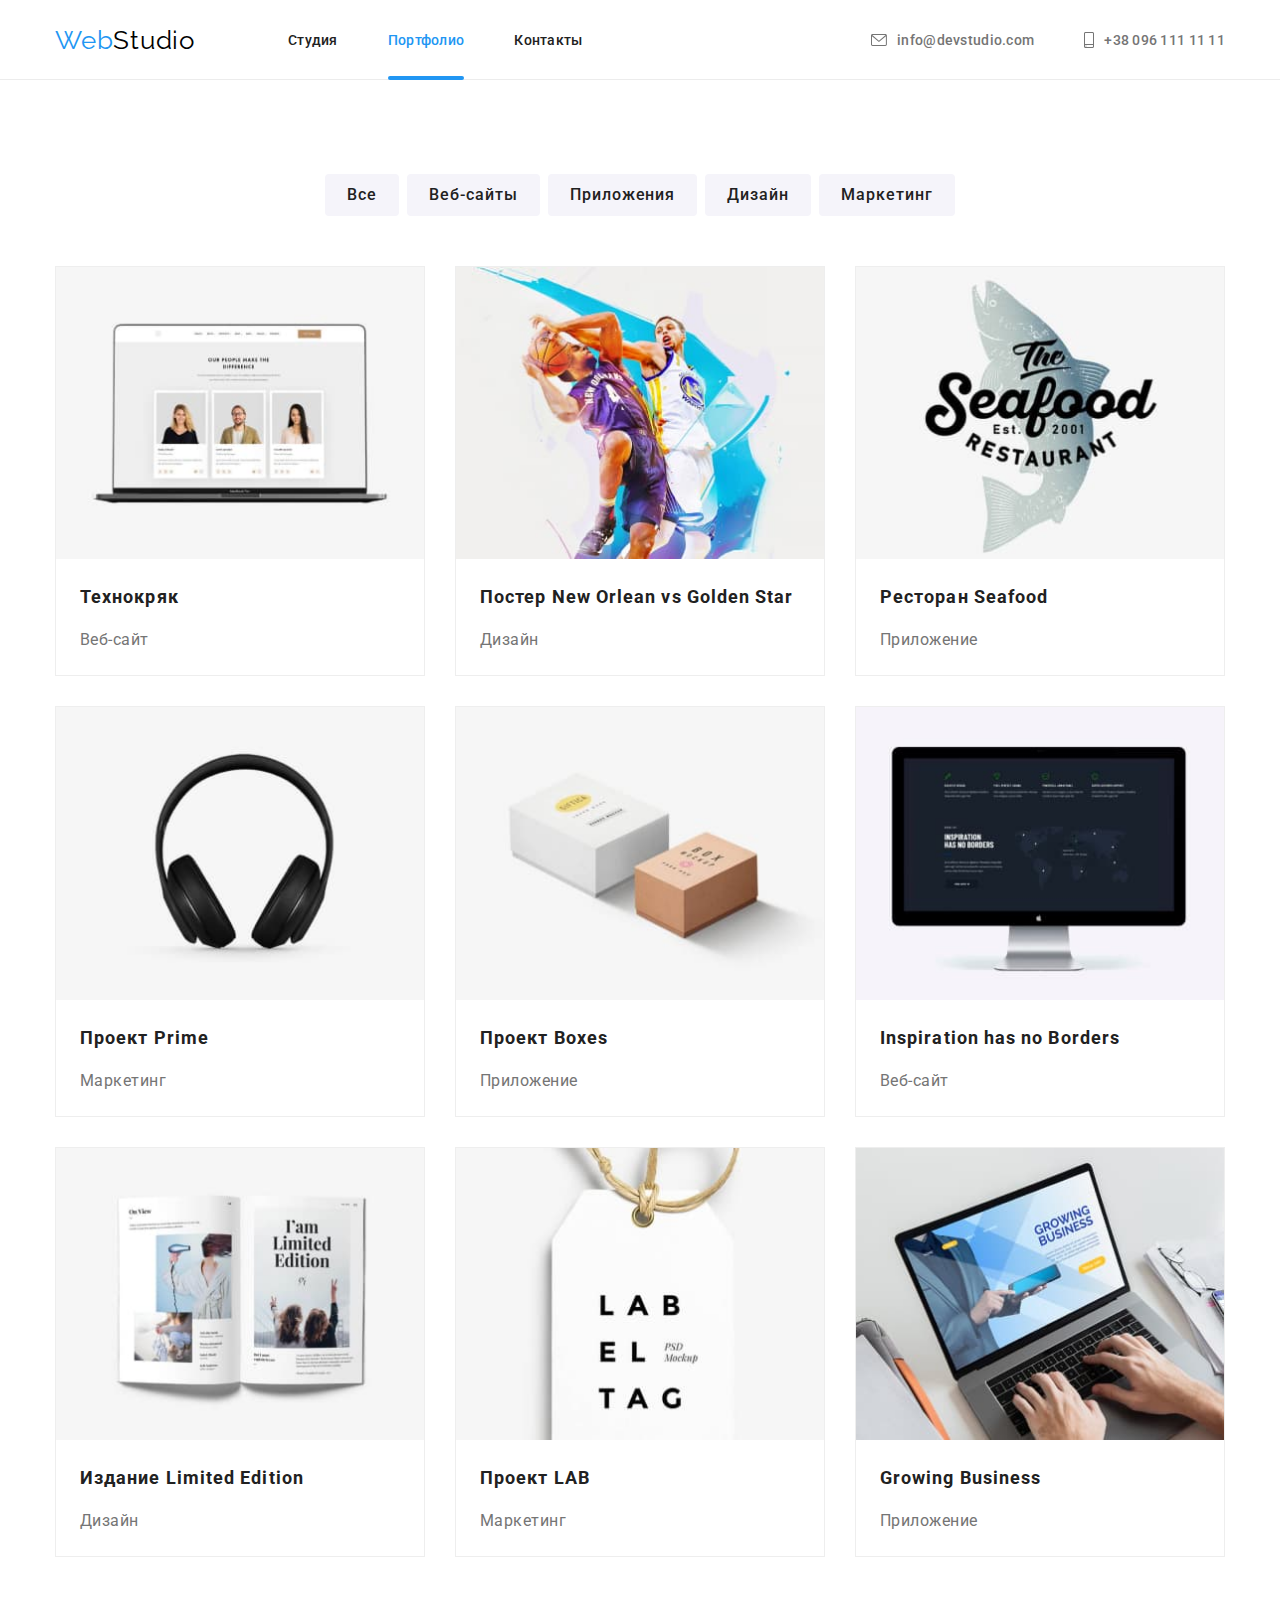
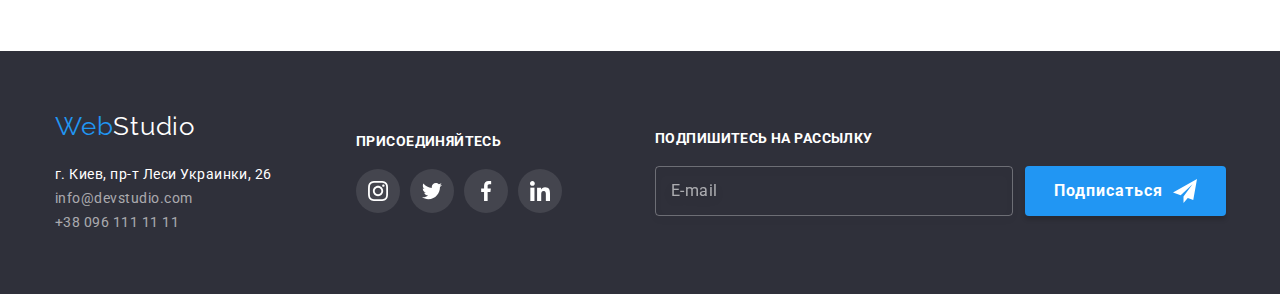
==== portfolio.html @ 3cefc1ae "hw-6" ====
<!DOCTYPE html>
<html lang="ru">
<head>
    <meta charset="UTF-8">
    <meta name="viewport" content="width=device-width, initial-scale=1.0">
    <title>Document</title>
    <link rel="preconnect" href="https://fonts.gstatic.com">
    <link href="https://fonts.googleapis.com/css2?family=Raleway:wght@700&family=Roboto:wght@400;500;700;900&display=swap" rel="stylesheet">
    <link rel="stylesheet" href="https://cdnjs.cloudflare.com/ajax/libs/modern-normalize/1.0.0/modern-normalize.css">
    <link rel="stylesheet" href="./css/styles.css">
</head>
<body>
    <!--Шапка сайта-->
    <header>
        <div class="container header">
            <nav class="main-nav">
                <a href="/" lang="en" class="logo"><span class="logo-start">Web</span>Studio</a>
                <ul class="site-nav list">
                    <li class="item"><a href="./index.html" class="link">Студия</a></li>
                    <li class="item"><a href="" class="link current">Портфолио</a></li>
                    <li class="item"><a href="" class="link">Контакты</a></li>
                </ul>
            </nav>
            <ul class="header-contacts list">
                <li class="item">
                    <a href="mailto:info@devstudio.com" lang="en" class="link">
                    <svg class="icon-mail">
                        <use href="./images/sprite-links.svg#mail"></use>
                    </svg>
                    info@devstudio.com
                    </a>
                </li>
                <li class="item">
                    <a href="tel:+380961111111" class="link">
                        <svg class="icon-tel">
                            <use href="./images/sprite-links.svg#phone"></use>
                        </svg>
                        +38 096 111 11 11
                    </a>
                </li>
            </ul>
        </div>
    </header>

    <main>
        <section class="section">
            <div class="container filters">
            <h1 class="portfolio-title visually-hidden">Портфолио</h1>
            <!--Список кнопок-->
                <h2 class="filters-title visually-hidden">Фильтры</h2>
                <ul class="filters list">
                    <li class="item"><button type="button" class="button secondary-btn">Все</button></li>
                    <li class="item"><button type="button" class="button secondary-btn">Веб-сайты</button></li>
                    <li class="item"><button type="button" class="button secondary-btn">Приложения</button></li>
                    <li class="item"><button type="button" class="button secondary-btn">Дизайн</button></li>
                    <li class="item"><button type="button" class="button secondary-btn">Маркетинг</button></li>
                </ul>
            </div>

            <!--Список проектов-->
            <div class="container projects">
                <h2 class="projects-title visually-hidden">Проекты</h2>
                <ul class="projects list">
                    <li class="item">
                        <a href="" class="card-link">
                            <div class="card-thumb">
                                <img src="./images/project-1.jpg" alt="" class="link">
                                <div class="card-overlay">
                                    <p class="text">Технокряк это современная площадка распространения коронавируса. Компании используют эту платформу для цифрового шпионажа и атак на защищённые сервера конкурентов.</p>
                                </div>
                            </div>
                            <div class="content">
                                <h3 class="title">Технокряк</h3>
                                <p class="type">Веб-сайт</p>
                            </div>
                        </a>
                    </li>
                    <li class="item">
                        <a href="" class="card-link">
                            <div class="card-thumb">
                                <img src="./images/project-2.jpg" alt="" class="link">
                                <div class="card-overlay">
                                    <p class="text">Технокряк это современная площадка распространения коронавируса. Компании используют эту платформу
                                        для цифрового шпионажа и атак на защищённые сервера конкурентов.</p>
                                </div>
                            </div>
                            <div class="content">
                                <h3 class="title">Постер New Orlean vs Golden Star</h3>
                                <p class="type">Дизайн</p> 
                            </div>
                        </a>
                    </li>
                    <li class="item">
                        <a href="" class="card-link">
                            <div class="card-thumb">
                                <img src="./images/project-3.jpg" alt="" class="link">
                                <div class="card-overlay">
                                    <p class="text">Технокряк это современная площадка распространения коронавируса. Компании используют эту
                                        платформу
                                        для цифрового шпионажа и атак на защищённые сервера конкурентов.</p>
                                </div>
                            </div>
                            <div class="content">
                                <h3 class="title">Ресторан Seafood</h3>
                                <p class="type">Приложение</p>
                            </div>
                        </a>
                    </li>
                    <li class="item">
                        <a href="" class="card-link">
                            <div class="card-thumb">
                                <img src="./images/project-4.jpg" alt="" class="link">
                                <div class="card-overlay">
                                    <p class="text">Технокряк это современная площадка распространения коронавируса. Компании используют эту
                                        платформу
                                        для цифрового шпионажа и атак на защищённые сервера конкурентов.</p>
                                </div>
                            </div>
                            <div class="content">
                                <h3 class="title">Проект Prime</h3>
                                <p class="type">Маркетинг</p>
                            </div>
                        </a>
                    </li>
                    <li class="item">
                        <a href="" class="card-link">
                            <div class="card-thumb">
                                <img src="./images/project-5.jpg" alt="" class="link">
                                <div class="card-overlay">
                                    <p class="text">Технокряк это современная площадка распространения коронавируса. Компании используют эту
                                        платформу
                                        для цифрового шпионажа и атак на защищённые сервера конкурентов.</p>
                                </div>
                            </div>
                            <div class="content">
                                <h3 class="title">Проект Boxes</h3>
                                <p class="type">Приложение</p>
                            </div>
                        </a>
                    </li>
                    <li class="item">
                        <a href="" class="card-link">
                            <div class="card-thumb">
                                <img src="./images/project-6.jpg" alt="" class="link">
                                <div class="card-overlay">
                                    <p class="text">Технокряк это современная площадка распространения коронавируса. Компании используют эту
                                        платформу
                                        для цифрового шпионажа и атак на защищённые сервера конкурентов.</p>
                                </div>
                            </div>
                            <div class="content">
                                <h3 class="title">Inspiration has no Borders</h3>
                                <p class="type">Веб-сайт</p>
                            </div>
                        </a>
                    </li>
                    <li class="item">
                        <a href="" class="card-link">
                            <div class="card-thumb">
                                <img src="./images/project-7.jpg" alt="" class="link">
                                <div class="card-overlay">
                                    <p class="text">Технокряк это современная площадка распространения коронавируса. Компании используют эту
                                        платформу
                                        для цифрового шпионажа и атак на защищённые сервера конкурентов.</p>
                                </div>
                            </div>
                            <div class="content">
                                <h3 class="title">Издание Limited Edition</h3>
                                <p class="type">Дизайн</p>
                            </div>
                        </a>
                    </li>
                    <li class="item">
                        <a href="" class="card-link">
                            <div class="card-thumb">
                                <img src="./images/project-8.jpg" alt="" class="link">
                                <div class="card-overlay">
                                    <p class="text">Технокряк это современная площадка распространения коронавируса. Компании используют эту
                                        платформу
                                        для цифрового шпионажа и атак на защищённые сервера конкурентов.</p>
                                </div>
                            </div>
                            <div class="content">
                                <h3 class="title">Проект LAB</h3>
                                <p class="type">Маркетинг</p>
                            </div>
                        </a>
                    </li>
                    <li class="item">
                        <a href="" class="card-link">
                            <div class="card-thumb">
                                <img src="./images/project-9.jpg" alt="" class="link">
                                <div class="card-overlay">
                                    <p class="text">Технокряк это современная площадка распространения коронавируса. Компании используют эту
                                        платформу
                                        для цифрового шпионажа и атак на защищённые сервера конкурентов.</p>
                                </div>
                            </div>
                            <div class="content">
                                <h3 class="title">Growing Business</h3>
                                <p class="type">Приложение</p>
                            </div>
                        </a>
                    </li>
                </ul>
            </div>
        </section>
    </main>

    <!--Футер-->
    <footer class="footer">
        <div class="footer-info container">
            <div class="contacts">
                <a href="/" lang="en" class="logo"><span class="logo-start">Web</span><span class="logo-end">Studio</span></a>
                <address class="footer-contacts">
                    г. Киев, пр-т Леси Украинки, 26
                    <a href="mailto:info@devstudio.com" lang="en" class="link">info@devstudio.com</a> <br>
                    <a href="tel:+380961111111" class="link">+38 096 111 11 11</a>
                </address>
            </div>
        <!-- Social links -->
            <div class="footer-links">
                <h2 class="visually-hidden">Social links</h2>
                <h3 class="title">Присоединяйтесь</h3>
                <ul class="list links-list">
                    <li class="footer-item">
                        <a href="" class="link">
                            <svg class="icon-instagram">
                                <use href="./images/sprite-links.svg#instagram"></use>
                            </svg>
                        </a>
                    </li>
                    <li class="footer-item">
                        <a href="" class="link">
                            <svg class="icon-twitter">
                                <use href="./images/sprite-links.svg#twitter"></use>
                            </svg>
                        </a>
                    </li>
                    <li class="footer-item">
                        <a href="" class="link">
                            <svg class="icon-facebook">
                                <use href="./images/sprite-links.svg#facebook"></use>
                            </svg>
                        </a>
                    </li>
                    <li class="footer-item">
                        <a href="" class="link">
                            <svg class="icon-linkedin">
                                <use href="./images/sprite-links.svg#linkedin"></use>
                            </svg>
                        </a>
                    </li>
                </ul>
            </div>

            <!-- Подписка -->
            <div class="subscript">
                <h3 class="title">Подпишитесь на рассылку</h3>
                <div class="subscript-input">
                    <div class="subscript-field">
                        <input type="email" name="subscript-email" placeholder="E-mail" />
                    </div>
                    <button type="submit" class="button primary-btn subscript-btn">
                    Подписаться
                        <svg class="icon-send" width="24" height="24">
                            <use href="./images/sprite-btn-icons.svg#icon-send"></use>
                        </svg>
                    </button>
                </div>
            </div>
        </div>
    </footer>
</body>
</html>
---- css/styles.css ----
:root {
  --primary-text-color: #757575;
  --title-text-color: #212121;
  --primary-bg-color: #e5e5e5;
  --secondary-bg-color: #f5f4fa;
  --secondary-text-color: #fff;
  --footer-bg-color: #2f303a;
  --primary-btn-color: #212121;
  --secondary-btn-color: #2196f3;
  --border-color: #eee;
  --icon-primary-color: #afb1b8;
}

body {
  font-family: Roboto, sans-serif;
  letter-spacing: 0.03em;
  color: var(--primary-text-color);
  background-color: var(--secondary-text-color);
}

header {
  height: 80px;
  font-weight: 500;
  font-size: 14px;
  line-height: 16px;
  letter-spacing: 0.02em;
  background-color: var(--secondary-text-color);
  border-bottom: 1px solid #ececec;
}

footer {
  background-color: var(--footer-bg-color);
}

a {
  text-decoration: none;
}

h1,
h2,
h3,
p {
  margin-top: 0;
  margin-bottom: 0;
}

h3.title {
  margin-bottom: 10px;
}

img {
  display: block;
}

/* unordered list */
.list {
  padding: 0;
  margin: 0;
  list-style: none;
}

/* Спрятанные заголовки */
.visually-hidden {
  position: absolute;
  clip: rect(0 0 0 0);
  width: 1px;
  height: 1px;
  margin: -1px;
}

/* Контейнер */
.container {
  width: 1200px;
  margin-left: auto;
  margin-right: auto;
  padding-left: 15px;
  padding-right: 15px;
}

.main-nav {
  display: flex;
  align-items: center;
}

.container.header {
  display: flex;
  align-items: center;
}

/* Logo */
.logo {
  font-family: Raleway, sans-serif;
  font-weight: 400;
  font-size: 26px;
  line-height: 31px;
  letter-spacing: 0.03em;
  color: #000;
}

.logo-start {
  color: var(--secondary-btn-color);
}

.logo-end {
  color: var(--secondary-text-color);
}

/* Nav menu */
.site-nav {
  display: flex;
  margin-left: 93px;
}

.site-nav .item + .item {
  margin-left: 50px;
}

.site-nav .link {
  display: block;
  padding-top: 32px;
  padding-bottom: 32px;
  color: var(--primary-btn-color);

  transition: color 250ms cubic-bezier(0.4, 0, 0.2, 1);
}

.site-nav .link:hover,
.site-nav .link:focus {
  color: var(--secondary-btn-color);
}

.site-nav .item {
  position: relative;
  color: var(--secondary-btn-color);
}

.site-nav .link.current {
  color: var(--secondary-btn-color);
}

.site-nav .link.current::after {
  display: inline-block;
  position: absolute;
  bottom: 0;
  left: 0;
  content: '';
  width: 100%;
  height: 4px;
  border-radius: 2px;
  background-color: var(--secondary-btn-color);
}

/* Header contacts */
.header-contacts {
  display: flex;
  margin-left: auto;
}

.header-contacts .item + .item {
  margin-left: 50px;
}

.header-contacts .link {
  display: flex;
  align-items: center;
  padding-top: 32px;
  padding-bottom: 32px;
  color: var(--primary-text-color);

  transition: color 250ms cubic-bezier(0.4, 0, 0.2, 1);
}

.header-contacts .icon-mail,
.header-contacts .icon-tel {
  display: flex;
  align-items: center;
  margin-right: 10px;
  fill: currentColor;
}

.icon-mail {
  width: 16px;
  height: 12px;
}

.icon-tel {
  width: 10px;
  height: 16px;
}

.header-contacts .link:hover,
.header-contacts .link:focus {
  color: var(--secondary-btn-color);
}

/* Footer */
.footer {
  padding-top: 60px;
  padding-bottom: 60px;
}

.footer-info {
  display: flex;
  align-items: center;
}

.footer-info .contacts {
  margin-right: 70px;
}

.footer-contacts {
  width: 231px;
  margin-top: 20px;
  font-weight: 400;
  font-style: normal;
  font-size: 14px;
  line-height: 24px;
  color: var(--secondary-text-color);
}

.footer-contacts .link {
  color: rgba(255, 255, 255, 0.6);
}

/* Home page */
/* Hero Slider */
.hero {
  background-color: var(--footer-bg-color);
}

.hero.overlay {
  max-width: 1600px;
  height: 600px;
  margin-left: auto;
  margin-right: auto;
  background-image: linear-gradient(
      to right,
      rgba(47, 48, 58, 0.4),
      rgba(47, 48, 58, 0.4)
    ),
    url('../images/hero.jpg');
  background-repeat: no-repeat;
  background-position: center;
  background-size: cover;
  text-align: center;
}

.hero-content {
  padding-top: 200px;
  padding-bottom: 200px;
}

.hero .title {
  display: block;
  width: 696px;
  height: 120px;
  margin-left: auto;
  margin-right: auto;
  margin-bottom: 30px;
  font-weight: 900;
  font-size: 44px;
  line-height: 60px;
  letter-spacing: 0.06em;
  text-transform: uppercase;
  color: var(--secondary-text-color);
}

/* Main content */
.section {
  padding-top: 94px;
  padding-bottom: 94px;
}

.section-title {
  margin-top: 0;
  margin-bottom: 50px;
  font-weight: 700;
  font-size: 36px;
  line-height: 42px;
  text-align: center;
  color: var(--title-text-color);
}

/* Особенности */
.feature-list {
  display: flex;
}

.feature-list .item {
  width: calc((100% - 90px) / 4);
  margin-right: 30px;
}

.feature-list .title {
  font-weight: 700;
  font-size: 14px;
  line-height: 16px;
  text-transform: uppercase;
  color: var(--title-text-color);
}

.feature-list .desc {
  font-weight: 400;
  font-size: 14px;
  line-height: 24px;
}

.icon-block {
  display: flex;
  align-items: center;
  justify-content: center;
  margin-bottom: 30px;
  content: '';
  height: 120px;
  background-position: center;
  background-repeat: no-repeat;
  background-color: var(--secondary-bg-color);
}

.icon-antenna,
.icon-clock,
.icon-diagram,
.icon-astronaut {
  width: 70px;
  height: 70px;
}

/* Чем мы занимаемся */
.section.services {
  padding-top: 0;
}

.services-list {
  display: flex;
}

.services-list .item + .item {
  margin-left: 30px;
}

.services-list .item {
  position: relative;
}

.service-title {
  position: absolute;
  bottom: 0;
  width: 100%;
  padding-top: 27px;
  padding-bottom: 27px;
  text-align: center;
  text-transform: uppercase;
  font-weight: 700;
  font-size: 14px;
  line-height: 16px;
  letter-spacing: 0.03em;
  text-transform: uppercase;
  color: var(--secondary-text-color);
  background-color: rgba(47, 48, 58, 0.8);
}

/* Команда */
.section.team {
  background-color: var(--secondary-bg-color);
}

.team-list {
  display: flex;
}

.team-list .title,
.team-list .position {
  font-size: 16px;
  line-height: 19px;
}

.team-list .title {
  font-weight: 500;
  color: var(--title-text-color);
}

.team-list .item {
  background-color: var(--secondary-text-color);
  border-radius: 0px 0px 4px 4px;
  box-shadow: 0px 1px 3px rgba(0, 0, 0, 0.12), 0px 1px 1px rgba(0, 0, 0, 0.14),
    0px 2px 1px rgba(0, 0, 0, 0.2);
}

.team-list .item + .item {
  margin-left: 30px;
}

.team-list .position {
  margin-bottom: 16px;
  font-weight: 400;
}

.team-list .content {
  padding-top: 30px;
  padding-bottom: 30px;
  text-align: center;
}

/* Main - Social links */
.social-links {
  margin-left: 32px;
  margin-right: 32px;
}

.social-links .links-list {
  display: flex;
  justify-content: center;
}

.list-item .link {
  display: inline-flex;
  align-items: center;
  justify-content: center;
  width: 44px;
  height: 44px;
  border-radius: 50%;
  color: var(--icon-primary-color);

  transition: color 250ms cubic-bezier(0.4, 0, 0.2, 1),
    background-color 250ms cubic-bezier(0.4, 0, 0.2, 1);
}

.links-list .list-item + .list-item {
  margin-left: 10px;
}

.list-item .link:hover,
.list-item .link:focus {
  background-color: var(--secondary-btn-color);
  color: var(--secondary-text-color);
}

.icon-instagram,
.icon-twitter,
.icon-facebook,
.icon-linkedin {
  width: 20px;
  height: 20px;
  fill: currentColor;
}

/* Footer - Social links */
.footer-links .title,
.subscript .title {
  margin-bottom: 20px;
  font-weight: 700;
  font-size: 14px;
  line-height: 16px;
  letter-spacing: 0.03em;
  text-transform: uppercase;
  color: var(--secondary-text-color);
}

.footer-links {
  margin-left: 0;
  margin-right: 93px;
}

.footer-links .links-list {
  display: flex;
  align-items: center;
  padding: 0;
}

.links-list .footer-item {
  display: flex;
  justify-content: center;
}

.footer-item .link {
  display: inline-flex;
  align-items: center;
  justify-content: center;
  width: 44px;
  height: 44px;
  border-radius: 50%;
  color: var(--secondary-text-color);
  background-color: rgba(255, 255, 255, 0.1);

  transition: background-color 250ms cubic-bezier(0.4, 0, 0.2, 1);
}

.links-list .footer-item:not(:last-child) {
  margin-right: 10px;
}

.footer-item .link:hover,
.footer-item .link:focus {
  color: var(--secondary-text-color);
  background-color: var(--secondary-btn-color);
}

.footer-links .icon-instagram,
.footer-links .icon-twitter,
.footer-links .icon-facebook,
.footer-links .icon-linkedin {
  display: flex;
  width: 20px;
  height: 20px;
  fill: currentColor;
}

.subscript-input {
  display: inline-flex;
}

.subscript-field {
  margin-right: 12px;
}

.subscript-field input {
  width: 358px;
  height: 50px;
  padding: 14px 15px;
  border: 1px solid rgba(255, 255, 255, 0.3);
  filter: drop-shadow(0px 4px 4px rgba(0, 0, 0, 0.15));
  border-radius: 4px;
  background-color: transparent;
  font-weight: 400;
  font-size: 16px;
  line-height: 20px;
  letter-spacing: 0.03em;
  color: rgba(255, 255, 255, 0.6);
}

.subscript-field input::placeholder {
  font-weight: 400;
  font-size: 16px;
  line-height: 20px;
  letter-spacing: 0.03em;
  color: rgba(255, 255, 255, 0.6);
}

.subscript-input .subscript-btn {
  display: inline-flex;
  align-items: center;
  padding: 10px 29px;
}

.subscript-btn .icon-send {
  display: inline-block;
  margin-left: 10px;
  fill: currentColor;
}

/* Постоянные клиенты */
.clients-list {
  display: flex;
  align-items: center;
  justify-content: center;
}

.clients-list .item {
  width: calc((100% - 150px) / 6);
}

.clients-list .client {
  display: block;
  border: 1px solid var(--icon-primary-color);
  border-radius: 4px;
  color: var(--icon-primary-color);

  transition: border-color 250ms cubic-bezier(0.4, 0, 0.2, 1),
    color 250ms cubic-bezier(0.4, 0, 0.2, 1);
}

.clients-list .client:hover,
.clients-list .client:focus {
  border: 1px solid var(--secondary-btn-color);
  color: var(--secondary-btn-color);
}

.clients-list .item + .item {
  margin-left: 30px;
}

.icon-client {
  width: 170px;
  height: 90px;
  fill: currentColor;
}

/* Links, buttons */
.button {
  display: inline-block;
  padding: 10px 32px;
  min-width: 73px;
  font-family: Roboto, sans-serif;
  font-weight: 700;
  font-size: 16px;
  line-height: 30px;
  letter-spacing: 0.06em;
  text-align: center;
  border: none;
  border-radius: 4px;
}

.button.primary-btn {
  color: var(--secondary-text-color);
  box-shadow: 0px 4px 4px rgba(0, 0, 0, 0.15);
  background-color: var(--secondary-btn-color);

  transition: color 250ms cubic-bezier(0.4, 0, 0.2, 1),
    background-color 250ms cubic-bezier(0.4, 0, 0.2, 1);
}

.button.primary-btn:hover,
.button.primary-btn:focus {
  color: var(--primary-btn-color);
  cursor: pointer;
  background-color: var(--secondary-bg-color);
}

.button.secondary-btn {
  font-weight: 500;
  padding: 6px 22px;
  color: var(--primary-btn-color);
  background-color: var(--secondary-bg-color);

  transition: color 250ms cubic-bezier(0.4, 0, 0.2, 1),
    background-color 250ms cubic-bezier(0.4, 0, 0.2, 1),
    box-shadow 250ms cubic-bezier(0.4, 0, 0.2, 1);
}

.button.secondary-btn:hover,
.button.secondary-btn:focus {
  color: var(--secondary-text-color);
  cursor: pointer;
  box-shadow: 0px 3px 1px rgba(0, 0, 0, 0.1), 0px 1px 2px rgba(0, 0, 0, 0.08),
    0px 2px 2px rgba(0, 0, 0, 0.12);
  background-color: var(--secondary-btn-color);
}

/* Portfolio tab */
/* Фильтры */
.container.filters {
  margin-bottom: 16px;
}

.filters {
  display: flex;
  justify-content: center;
}

.filters .item + .item {
  margin-left: 8px;
}

.container.projects {
  padding-top: 34px;
}

/* Проекты */
.projects {
  display: flex;
  flex-wrap: wrap;
}

.projects .title {
  font-weight: 700;
  font-size: 18px;
  line-height: 36px;
  letter-spacing: 0.06em;
  color: var(--title-text-color);
}

.projects .type {
  font-weight: 400;
  font-size: 16px;
  line-height: 30px;
  color: var(--primary-text-color);
}

.projects .item {
  width: calc((100% - 60px) / 3);
  margin-right: 30px;
  margin-bottom: 30px;
  border: 1px solid var(--border-color);
}

.projects img {
  width: 100%;
}

.projects .item:nth-child(3n) {
  margin-right: 0px;
}

.projects .item:nth-last-child(-n + 3) {
  margin-bottom: 0px;
}

.projects .content {
  padding: 20px 24px;
}

.projects .item a {
  display: block;

  transition: box-shadow 250ms cubic-bezier(0.4, 0, 0.2, 1);
}

.projects .item a:hover,
.projects .item a:focus {
  box-shadow: 0px 1px 1px rgba(0, 0, 0, 0.12), 0px 4px 4px rgba(0, 0, 0, 0.06),
    1px 4px 6px rgba(0, 0, 0, 0.16);
}

.card-thumb {
  position: relative;
  width: 100%;
  height: 100%;
  transition: opacity 250ms cubic-bezier(0.4, 0, 0.2, 1);
  overflow: hidden;
}

.card-thumb::after {
  display: inline-block;
  content: '';
  position: absolute;
  width: 100%;
  height: 100%;
  background-color: rgba(33, 150, 243, 0.9);
  opacity: 0;
  transition: transform 250ms cubic-bezier(0.4, 0, 0.2, 1);
}

.card-link:hover .card-thumb::after,
.card-link:focus .card-thumb::after {
  opacity: 1;
  transform: translateY(-100%);
}

.card-overlay {
  position: absolute;
  top: 100%;
  left: 0;
  width: 100%;
  height: 100%;
  opacity: 0;

  transition: transform 250ms cubic-bezier(0.4, 0, 0.2, 1);
}

.card-link:hover .card-overlay,
.card-link:focus .card-overlay {
  opacity: 1;
  transform: translateY(-100%);
  z-index: 2;
}

.card-overlay .text {
  display: inline-block;
  padding: 63px 24px;
  font-weight: 400;
  font-size: 18px;
  line-height: 28px;
  letter-spacing: 0.03em;
  color: var(--secondary-text-color);
}

/* Модальное окно */
.backdrop {
  position: fixed;
  top: 0;
  left: 0;
  width: 100%;
  height: 100%;
  background-color: rgba(0, 0, 0, 0.2);

  transition: 500ms all ease;
}

.backdrop.is-hidden {
  opacity: 0;
  pointer-events: none;
}

.modal {
  position: absolute;
  top: 50%;
  left: 50%;
  transform: translate(-50%, -50%);
  width: 528px;
  height: 581px;
  background-color: var(--secondary-text-color);
  box-shadow: 0px 1px 3px rgba(0, 0, 0, 0.12), 0px 1px 1px rgba(0, 0, 0, 0.14),
    0px 2px 1px rgba(0, 0, 0, 0.2);
  border-radius: 4px;
}

.close-btn {
  position: absolute;
  top: 8px;
  right: 8px;
  display: flex;
  align-items: center;
  width: 30px;
  height: 30px;
  border-radius: 50%;
  background: var(--secondary-text-color);
  border: 1px solid rgba(0, 0, 0, 0.1);
}

.close-btn:hover,
.close-btn:focus {
  cursor: pointer;
}

.icon-cross {
  width: 18px;
  height: 18px;
  transition: fill 250ms cubic-bezier(0.4, 0, 0.2, 1);
}

.close-btn:hover .icon-cross,
.close-btn:focus .icon-cross {
  fill: var(--secondary-btn-color);
}

/* Форма */
.form {
  padding: 40px;
}

.form-title {
  display: inline-block;
  width: 448px;
  height: 23px;
  margin-bottom: 12px;
  font-weight: 700;
  font-size: 20px;
  line-height: 23px;
  text-align: center;
  letter-spacing: 0.03em;
  color: var(--title-text-color);
}

.form-field > .form-label {
  display: inline-block;
  height: 14px;
  margin-bottom: 4px;
  font-weight: 400;
  font-size: 12px;
  line-height: 14px;
  letter-spacing: 0.01em;
  color: var(--primary-text-color);
}

.form-field {
  position: relative;
  display: flex;
  flex-direction: column;
  margin-bottom: 10px;
}

.form-field input,
.form-field textarea {
  padding: 11px 15px;
  border: 1px solid rgba(33, 33, 33, 0.2);
  border-radius: 4px;
  font-size: 12px;
  transition: border-color 250ms cubic-bezier(0.4, 0, 0.2, 1);
}

.form-field input {
  padding-left: 40px;
  height: 40px;
}

.form-field.comments {
  margin-bottom: 20px;
}

.form-field textarea {
  height: 120px;
  resize: none;
}

.form-field textarea::placeholder {
  font-weight: 400;
  font-size: 12px;
  line-height: 14px;
  letter-spacing: 0.01em;
  color: rgba(117, 117, 117, 0.5);
}

.form-btn {
  text-align: center;
}

.submit-btn {
  width: 200px;
  height: 50px;
  padding: 10px 55px;
}

.form-field .icon {
  position: absolute;
  top: 50%;
  left: 12px;
  fill: var(--primary-btn-color);
  transition: fill 250ms cubic-bezier(0.4, 0, 0.2, 1);
}

.form-field:focus-within > .icon {
  fill: var(--secondary-btn-color);
}

.form-field:focus-within > input,
.form-field:focus-within > textarea {
  outline: none;
  border: 1px solid var(--secondary-btn-color);
}

.checkbox-field {
  margin-bottom: 30px;
}

.checkbox-field > .checkbox-label {
  display: inline-flex;
  align-items: center;
  font-weight: 400;
  font-size: 14px;
  line-height: 24px;
  letter-spacing: 0.03em;
  color: var(--primary-text-color);
}

.checkbox + .checkbox-icon {
  display: inline-block;
  width: 16px;
  height: 15px;
  margin-right: 7px;
  border: 2px solid var(--title-text-color);
  border-radius: 4px;
  transition: border-color 250ms cubic-bezier(0.4, 0, 0.2, 1),
    background-color 250ms cubic-bezier(0.4, 0, 0.2, 1);
}

.checkbox:checked + .checkbox-icon {
  border-color: var(--secondary-btn-color);
  background-color: var(--secondary-btn-color);
  background-image: url(../images/icon-check.svg);
  background-size: contain;
  background-origin: border-box;
}

.checkbox-link {
  text-decoration: none;
  border-bottom: 1px solid var(--secondary-btn-color);
  font-weight: 400;
  font-size: 14px;
  line-height: 24px;
  letter-spacing: 0.03em;
  color: var(--secondary-btn-color);
}
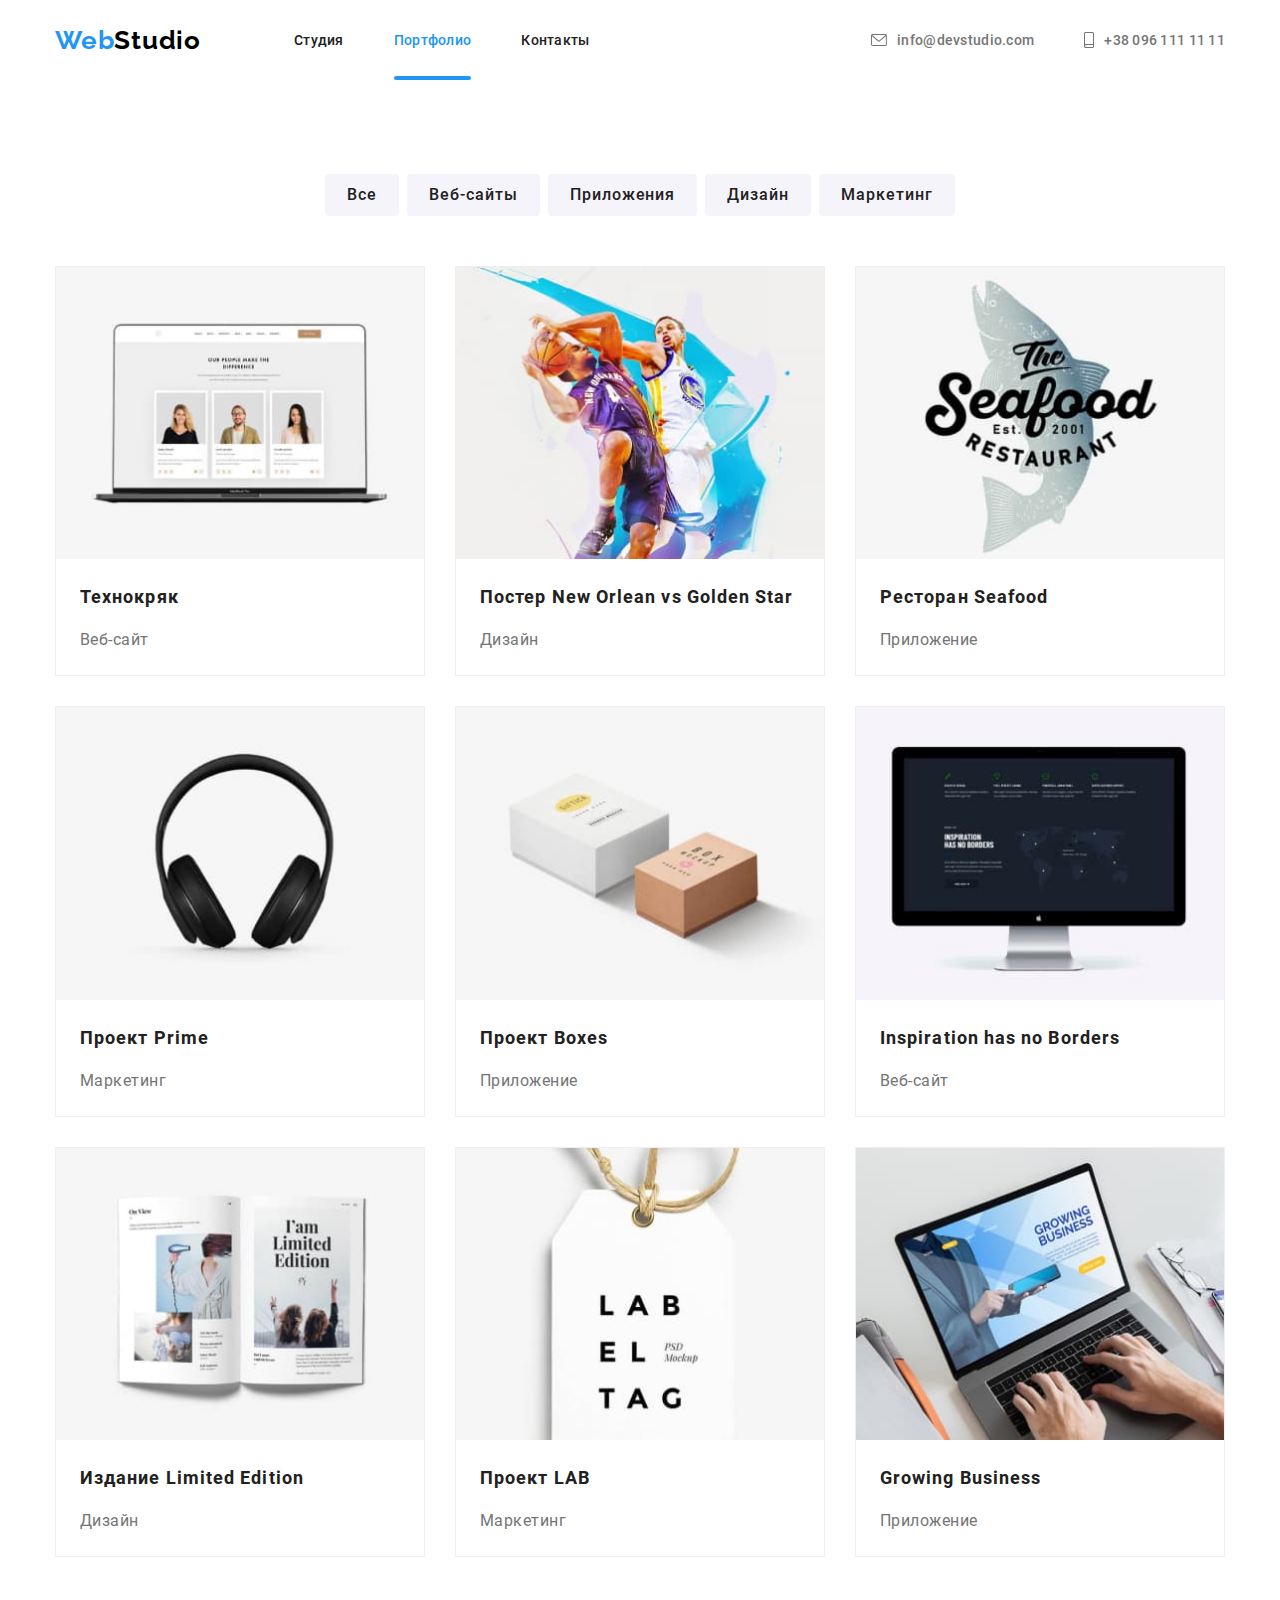
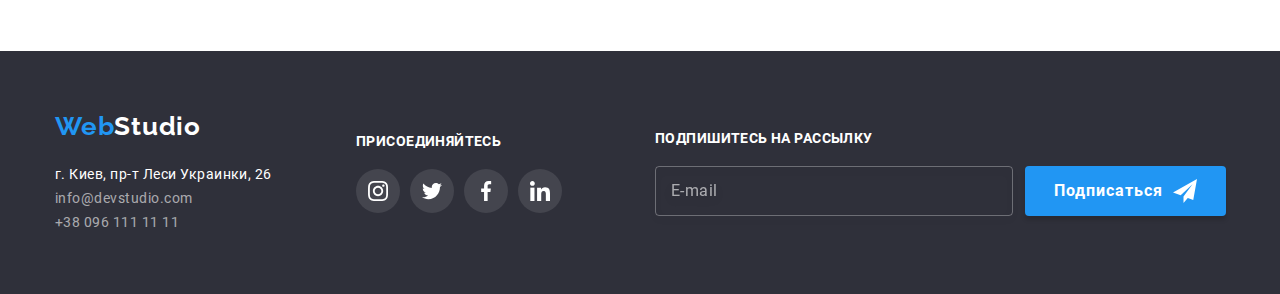
==== commit 2fc49477: "hw-07" ====
--- a/portfolio.html
+++ b/portfolio.html
@@ -4,35 +4,33 @@
     <meta charset="UTF-8">
     <meta name="viewport" content="width=device-width, initial-scale=1.0">
     <title>Document</title>
-    <link rel="preconnect" href="https://fonts.gstatic.com">
-    <link href="https://fonts.googleapis.com/css2?family=Raleway:wght@700&family=Roboto:wght@400;500;700;900&display=swap" rel="stylesheet">
     <link rel="stylesheet" href="https://cdnjs.cloudflare.com/ajax/libs/modern-normalize/1.0.0/modern-normalize.css">
-    <link rel="stylesheet" href="./css/styles.css">
+    <link rel="stylesheet" href="./css/main.min.css">
 </head>
 <body>
     <!--Шапка сайта-->
-    <header>
-        <div class="container header">
-            <nav class="main-nav">
-                <a href="/" lang="en" class="logo"><span class="logo-start">Web</span>Studio</a>
-                <ul class="site-nav list">
-                    <li class="item"><a href="./index.html" class="link">Студия</a></li>
-                    <li class="item"><a href="" class="link current">Портфолио</a></li>
-                    <li class="item"><a href="" class="link">Контакты</a></li>
+    <header class="page-header">
+        <div class="page-header__container container">
+            <nav class="nav-menu">
+                <a href="/" lang="en" class="logo-header">Web<span class="logo-header logo-header--black">Studio</span></a>
+                <ul class="nav-menu__items">
+                    <li class="nav-menu__item"><a href="./index.html" class="nav-menu__link">Студия</a></li>
+                    <li class="nav-menu__item"><a href="" class="nav-menu__link nav-menu__link--current">Портфолио</a></li>
+                    <li class="nav-menu__item"><a href="" class="nav-menu__link">Контакты</a></li>
                 </ul>
             </nav>
-            <ul class="header-contacts list">
-                <li class="item">
-                    <a href="mailto:info@devstudio.com" lang="en" class="link">
-                    <svg class="icon-mail">
-                        <use href="./images/sprite-links.svg#mail"></use>
-                    </svg>
-                    info@devstudio.com
+            <ul class="page-header__contacts">
+                <li class="page-header__contacts-item">
+                    <a href="mailto:info@devstudio.com" lang="en" class="page-header__contacts-link">
+                        <svg class="page-header__contacts-icon" width="16" height="12">
+                            <use href="./images/sprite-links.svg#mail"></use>
+                        </svg>
+                        info@devstudio.com
                     </a>
                 </li>
-                <li class="item">
-                    <a href="tel:+380961111111" class="link">
-                        <svg class="icon-tel">
+                <li class="page-header__contacts-item">
+                    <a href="tel:+380961111111" class="page-header__contacts-link">
+                        <svg class="page-header__contacts-icon" width="10" height="16">
                             <use href="./images/sprite-links.svg#phone"></use>
                         </svg>
                         +38 096 111 11 11
@@ -45,160 +43,145 @@
     <main>
         <section class="section">
             <div class="container filters">
-            <h1 class="portfolio-title visually-hidden">Портфолио</h1>
+            <h1 class="section__header visually-hidden">Портфолио</h1>
             <!--Список кнопок-->
-                <h2 class="filters-title visually-hidden">Фильтры</h2>
-                <ul class="filters list">
-                    <li class="item"><button type="button" class="button secondary-btn">Все</button></li>
-                    <li class="item"><button type="button" class="button secondary-btn">Веб-сайты</button></li>
-                    <li class="item"><button type="button" class="button secondary-btn">Приложения</button></li>
-                    <li class="item"><button type="button" class="button secondary-btn">Дизайн</button></li>
-                    <li class="item"><button type="button" class="button secondary-btn">Маркетинг</button></li>
+                <h2 class="filters__header visually-hidden">Фильтры</h2>
+                <ul class="filters__items">
+                    <li class="filters__item"><button type="button" class="button--secondary">Все</button></li>
+                    <li class="filters__item"><button type="button" class="button--secondary">Веб-сайты</button></li>
+                    <li class="filters__item"><button type="button" class="button--secondary">Приложения</button></li>
+                    <li class="filters__item"><button type="button" class="button--secondary">Дизайн</button></li>
+                    <li class="filters__item"><button type="button" class="button--secondary">Маркетинг</button></li>
                 </ul>
             </div>
 
             <!--Список проектов-->
             <div class="container projects">
-                <h2 class="projects-title visually-hidden">Проекты</h2>
-                <ul class="projects list">
-                    <li class="item">
-                        <a href="" class="card-link">
-                            <div class="card-thumb">
-                                <img src="./images/project-1.jpg" alt="" class="link">
-                                <div class="card-overlay">
-                                    <p class="text">Технокряк это современная площадка распространения коронавируса. Компании используют эту платформу для цифрового шпионажа и атак на защищённые сервера конкурентов.</p>
-                                </div>
-                            </div>
-                            <div class="content">
-                                <h3 class="title">Технокряк</h3>
-                                <p class="type">Веб-сайт</p>
-                            </div>
-                        </a>
-                    </li>
-                    <li class="item">
-                        <a href="" class="card-link">
-                            <div class="card-thumb">
-                                <img src="./images/project-2.jpg" alt="" class="link">
-                                <div class="card-overlay">
-                                    <p class="text">Технокряк это современная площадка распространения коронавируса. Компании используют эту платформу
-                                        для цифрового шпионажа и атак на защищённые сервера конкурентов.</p>
-                                </div>
-                            </div>
-                            <div class="content">
-                                <h3 class="title">Постер New Orlean vs Golden Star</h3>
-                                <p class="type">Дизайн</p> 
-                            </div>
-                        </a>
-                    </li>
-                    <li class="item">
-                        <a href="" class="card-link">
-                            <div class="card-thumb">
-                                <img src="./images/project-3.jpg" alt="" class="link">
-                                <div class="card-overlay">
-                                    <p class="text">Технокряк это современная площадка распространения коронавируса. Компании используют эту
-                                        платформу
-                                        для цифрового шпионажа и атак на защищённые сервера конкурентов.</p>
-                                </div>
-                            </div>
-                            <div class="content">
-                                <h3 class="title">Ресторан Seafood</h3>
-                                <p class="type">Приложение</p>
-                            </div>
-                        </a>
-                    </li>
-                    <li class="item">
-                        <a href="" class="card-link">
-                            <div class="card-thumb">
-                                <img src="./images/project-4.jpg" alt="" class="link">
-                                <div class="card-overlay">
-                                    <p class="text">Технокряк это современная площадка распространения коронавируса. Компании используют эту
-                                        платформу
-                                        для цифрового шпионажа и атак на защищённые сервера конкурентов.</p>
-                                </div>
-                            </div>
-                            <div class="content">
-                                <h3 class="title">Проект Prime</h3>
-                                <p class="type">Маркетинг</p>
-                            </div>
-                        </a>
-                    </li>
-                    <li class="item">
-                        <a href="" class="card-link">
-                            <div class="card-thumb">
-                                <img src="./images/project-5.jpg" alt="" class="link">
-                                <div class="card-overlay">
-                                    <p class="text">Технокряк это современная площадка распространения коронавируса. Компании используют эту
-                                        платформу
-                                        для цифрового шпионажа и атак на защищённые сервера конкурентов.</p>
-                                </div>
-                            </div>
-                            <div class="content">
-                                <h3 class="title">Проект Boxes</h3>
-                                <p class="type">Приложение</p>
-                            </div>
-                        </a>
-                    </li>
-                    <li class="item">
-                        <a href="" class="card-link">
-                            <div class="card-thumb">
-                                <img src="./images/project-6.jpg" alt="" class="link">
-                                <div class="card-overlay">
-                                    <p class="text">Технокряк это современная площадка распространения коронавируса. Компании используют эту
-                                        платформу
-                                        для цифрового шпионажа и атак на защищённые сервера конкурентов.</p>
-                                </div>
-                            </div>
-                            <div class="content">
-                                <h3 class="title">Inspiration has no Borders</h3>
-                                <p class="type">Веб-сайт</p>
-                            </div>
-                        </a>
-                    </li>
-                    <li class="item">
-                        <a href="" class="card-link">
-                            <div class="card-thumb">
-                                <img src="./images/project-7.jpg" alt="" class="link">
-                                <div class="card-overlay">
-                                    <p class="text">Технокряк это современная площадка распространения коронавируса. Компании используют эту
-                                        платформу
-                                        для цифрового шпионажа и атак на защищённые сервера конкурентов.</p>
-                                </div>
-                            </div>
-                            <div class="content">
-                                <h3 class="title">Издание Limited Edition</h3>
-                                <p class="type">Дизайн</p>
-                            </div>
-                        </a>
-                    </li>
-                    <li class="item">
-                        <a href="" class="card-link">
-                            <div class="card-thumb">
-                                <img src="./images/project-8.jpg" alt="" class="link">
-                                <div class="card-overlay">
-                                    <p class="text">Технокряк это современная площадка распространения коронавируса. Компании используют эту
-                                        платформу
-                                        для цифрового шпионажа и атак на защищённые сервера конкурентов.</p>
-                                </div>
-                            </div>
-                            <div class="content">
-                                <h3 class="title">Проект LAB</h3>
-                                <p class="type">Маркетинг</p>
-                            </div>
-                        </a>
-                    </li>
-                    <li class="item">
-                        <a href="" class="card-link">
-                            <div class="card-thumb">
-                                <img src="./images/project-9.jpg" alt="" class="link">
-                                <div class="card-overlay">
-                                    <p class="text">Технокряк это современная площадка распространения коронавируса. Компании используют эту
-                                        платформу
-                                        для цифрового шпионажа и атак на защищённые сервера конкурентов.</p>
-                                </div>
-                            </div>
-                            <div class="content">
-                                <h3 class="title">Growing Business</h3>
-                                <p class="type">Приложение</p>
+                <h2 class="projects__header visually-hidden">Проекты</h2>
+                <ul class="projects__items">
+                    <li class="projects__item">
+                        <a href="" class="projects__card-link">
+                            <div class="projects__card-thumb">
+                                <img class="projects__card-image" src="./images/project-1.jpg" alt="">
+                                <div class="projects__card-overlay">
+                                    <p class="projects__overlay-text">Технокряк это современная площадка распространения коронавируса. Компании используют эту платформу для цифрового шпионажа и атак на защищённые сервера конкурентов.</p>
+                                </div>
+                            </div>
+                            <div class="projects__content">
+                                <h3 class="projects__title">Технокряк</h3>
+                                <p class="projects__type">Веб-сайт</p>
+                            </div>
+                        </a>
+                    </li>
+                    <li class="projects__item">
+                        <a href="" class="projects__card-link">
+                            <div class="projects__card-thumb">
+                                <img class="projects__card-image" src="./images/project-2.jpg" alt="">
+                                <div class="projects__card-overlay">
+                                    <p class="projects__overlay-text">Технокряк это современная площадка распространения коронавируса. Компании используют эту платформу для цифрового шпионажа и атак на защищённые сервера конкурентов.</p>
+                                </div>
+                            </div>
+                            <div class="projects__content">
+                                <h3 class="projects__title">Постер New Orlean vs Golden Star</h3>
+                                <p class="projects__type">Дизайн</p> 
+                            </div>
+                        </a>
+                    </li>
+                    <li class="projects__item">
+                        <a href="" class="projects__card-link">
+                            <div class="projects__card-thumb">
+                                <img class="projects__card-image" src="./images/project-3.jpg" alt="">
+                                <div class="projects__card-overlay">
+                                    <p class="projects__overlay-text">Технокряк это современная площадка распространения коронавируса. Компании используют эту платформу для цифрового шпионажа и атак на защищённые сервера конкурентов.</p>
+                                </div>
+                            </div>
+                            <div class="projects__content">
+                                <h3 class="projects__title">Ресторан Seafood</h3>
+                                <p class="projects__type">Приложение</p>
+                            </div>
+                        </a>
+                    </li>
+                    <li class="projects__item">
+                        <a href="" class="projects__card-link">
+                            <div class="projects__card-thumb">
+                                <img class="projects__card-image" src="./images/project-4.jpg" alt="">
+                                <div class="projects__card-overlay">
+                                    <p class="projects__overlay-text">Технокряк это современная площадка распространения коронавируса. Компании используют эту платформу для цифрового шпионажа и атак на защищённые сервера конкурентов.</p>
+                                </div>
+                            </div>
+                            <div class="projects__content">
+                                <h3 class="projects__title">Проект Prime</h3>
+                                <p class="projects__type">Маркетинг</p>
+                            </div>
+                        </a>
+                    </li>
+                    <li class="projects__item">
+                        <a href="" class="projects__card-link">
+                            <div class="projects__card-thumb">
+                                <img class="projects__card-image" src="./images/project-5.jpg" alt="">
+                                <div class="projects__card-overlay">
+                                    <p class="projects__overlay-text">Технокряк это современная площадка распространения коронавируса. Компании используют эту платформу для цифрового шпионажа и атак на защищённые сервера конкурентов.</p>
+                                </div>
+                            </div>
+                            <div class="projects__content">
+                                <h3 class="projects__title">Проект Boxes</h3>
+                                <p class="projects__type">Приложение</p>
+                            </div>
+                        </a>
+                    </li>
+                    <li class="projects__item">
+                        <a href="" class="projects__card-link">
+                            <div class="projects__card-thumb">
+                                <img class="projects__card-image" src="./images/project-6.jpg" alt="">
+                                <div class="projects__card-overlay">
+                                    <p class="projects__overlay-text">Технокряк это современная площадка распространения коронавируса. Компании используют эту платформу для цифрового шпионажа и атак на защищённые сервера конкурентов.</p>
+                                </div>
+                            </div>
+                            <div class="projects__content">
+                                <h3 class="projects__title">Inspiration has no Borders</h3>
+                                <p class="projects__type">Веб-сайт</p>
+                            </div>
+                        </a>
+                    </li>
+                    <li class="projects__item">
+                        <a href="" class="projects__card-link">
+                            <div class="projects__card-thumb">
+                                <img class="projects__card-image" src="./images/project-7.jpg" alt="">
+                                <div class="projects__card-overlay">
+                                    <p class="projects__overlay-text">Технокряк это современная площадка распространения коронавируса. Компании используют эту платформу для цифрового шпионажа и атак на защищённые сервера конкурентов.</p>
+                                </div>
+                            </div>
+                            <div class="projects__content">
+                                <h3 class="projects__title">Издание Limited Edition</h3>
+                                <p class="projects__type">Дизайн</p>
+                            </div>
+                        </a>
+                    </li>
+                    <li class="projects__item">
+                        <a href="" class="projects__card-link">
+                            <div class="projects__card-thumb">
+                                <img class="projects__card-image" src="./images/project-8.jpg" alt="">
+                                <div class="projects__card-overlay">
+                                    <p class="projects__overlay-text">Технокряк это современная площадка распространения коронавируса. Компании используют эту платформу для цифрового шпионажа и атак на защищённые сервера конкурентов.</p>
+                                </div>
+                            </div>
+                            <div class="projects__content">
+                                <h3 class="projects__title">Проект LAB</h3>
+                                <p class="projects__type">Маркетинг</p>
+                            </div>
+                        </a>
+                    </li>
+                    <li class="projects__item">
+                        <a href="" class="projects__card-link">
+                            <div class="projects__card-thumb">
+                                <img class="projects__card-image" src="./images/project-9.jpg" alt="">
+                                <div class="projects__card-overlay">
+                                    <p class="projects__overlay-text">Технокряк это современная площадка распространения коронавируса. Компании используют эту платформу для цифрового шпионажа и атак на защищённые сервера конкурентов.</p>
+                                </div>
+                            </div>
+                            <div class="projects__content">
+                                <h3 class="projects__title">Growing Business</h3>
+                                <p class="projects__type">Приложение</p>
                             </div>
                         </a>
                     </li>
@@ -208,62 +191,63 @@
     </main>
 
     <!--Футер-->
-    <footer class="footer">
-        <div class="footer-info container">
-            <div class="contacts">
-                <a href="/" lang="en" class="logo"><span class="logo-start">Web</span><span class="logo-end">Studio</span></a>
-                <address class="footer-contacts">
+    <footer class="page-footer">
+        <div class="page-footer__container container">
+            <div class="page-footer__info">
+                <a href="/" lang="en" class="logo-footer">Web<span class="logo-footer logo-footer--white">Studio</span></a>
+                <address class="page-footer__contacts">
                     г. Киев, пр-т Леси Украинки, 26
-                    <a href="mailto:info@devstudio.com" lang="en" class="link">info@devstudio.com</a> <br>
-                    <a href="tel:+380961111111" class="link">+38 096 111 11 11</a>
+                    <a href="mailto:info@devstudio.com" lang="en" class="page-footer__contacts-link">info@devstudio.com</a>
+                    <br>
+                    <a href="tel:+380961111111" class="page-footer__contacts-link">+38 096 111 11 11</a>
                 </address>
             </div>
-        <!-- Social links -->
-            <div class="footer-links">
-                <h2 class="visually-hidden">Social links</h2>
-                <h3 class="title">Присоединяйтесь</h3>
-                <ul class="list links-list">
-                    <li class="footer-item">
-                        <a href="" class="link">
-                            <svg class="icon-instagram">
+            <!-- Social links -->
+            <div class="social-links social-links--footer">
+                <h2 class="footer-links__header visually-hidden">Social links</h2>
+                <h3 class="footer-links__header page-footer__headers">Присоединяйтесь</h3>
+                <ul class="social-links__items">
+                    <li class="social-links__item">
+                        <a href="" class="social-links__item-link social-links__item-link--footer">
+                            <svg class="social-links__icon">
                                 <use href="./images/sprite-links.svg#instagram"></use>
                             </svg>
                         </a>
                     </li>
-                    <li class="footer-item">
-                        <a href="" class="link">
-                            <svg class="icon-twitter">
+                    <li class="social-links__item">
+                        <a href="" class="social-links__item-link social-links__item-link--footer">
+                            <svg class="social-links__icon">
                                 <use href="./images/sprite-links.svg#twitter"></use>
                             </svg>
                         </a>
                     </li>
-                    <li class="footer-item">
-                        <a href="" class="link">
-                            <svg class="icon-facebook">
+                    <li class="social-links__item">
+                        <a href="" class="social-links__item-link social-links__item-link--footer">
+                            <svg class="social-links__icon">
                                 <use href="./images/sprite-links.svg#facebook"></use>
                             </svg>
                         </a>
                     </li>
-                    <li class="footer-item">
-                        <a href="" class="link">
-                            <svg class="icon-linkedin">
+                    <li class="social-links__item">
+                        <a href="" class="social-links__item-link social-links__item-link--footer">
+                            <svg class="social-links__icon">
                                 <use href="./images/sprite-links.svg#linkedin"></use>
                             </svg>
                         </a>
                     </li>
                 </ul>
             </div>
-
+    
             <!-- Подписка -->
-            <div class="subscript">
-                <h3 class="title">Подпишитесь на рассылку</h3>
-                <div class="subscript-input">
-                    <div class="subscript-field">
-                        <input type="email" name="subscript-email" placeholder="E-mail" />
+            <div class="subscription">
+                <h3 class="subscription__header page-footer__headers">Подпишитесь на рассылку</h3>
+                <div class="subscription__block">
+                    <div class="subscription__field">
+                        <input type="email" name="subscription__input" class="subscription__input" placeholder="E-mail" />
                     </div>
-                    <button type="submit" class="button primary-btn subscript-btn">
-                    Подписаться
-                        <svg class="icon-send" width="24" height="24">
+                    <button type="submit" class="button--primary button--subscription">
+                        Подписаться
+                        <svg class="subscription__icon" width="24" height="24">
                             <use href="./images/sprite-btn-icons.svg#icon-send"></use>
                         </svg>
                     </button>
--- a/css/main.min.css
+++ b/css/main.min.css
@@ -0,0 +1,2 @@
+@font-face{font-family:'Raleway';font-style:normal;font-weight:700;src:url("../fonts/raleway-v19-latin-ext-700.eot");src:local(""),url("../fonts/raleway-v19-latin-ext-700.eot?#iefix") format("embedded-opentype"),url("../fonts/raleway-v19-latin-ext-700.woff2") format("woff2"),url("../fonts/raleway-v19-latin-ext-700.woff") format("woff"),url("../fonts/raleway-v19-latin-ext-700.ttf") format("truetype"),url("../fonts/raleway-v19-latin-ext-700.svg#Raleway") format("svg")}@font-face{font-family:'Roboto';font-style:normal;font-weight:400;src:url("../fonts/roboto-v20-latin-ext_cyrillic-ext-regular.eot");src:local(""),url("../fonts/roboto-v20-latin-ext_cyrillic-ext-regular.eot?#iefix") format("embedded-opentype"),url("../fonts/roboto-v20-latin-ext_cyrillic-ext-regular.woff2") format("woff2"),url("../fonts/roboto-v20-latin-ext_cyrillic-ext-regular.woff") format("woff"),url("../fonts/roboto-v20-latin-ext_cyrillic-ext-regular.ttf") format("truetype"),url("../fonts/roboto-v20-latin-ext_cyrillic-ext-regular.svg#Roboto") format("svg")}@font-face{font-family:'Roboto';font-style:normal;font-weight:500;src:url("../fonts/roboto-v20-latin-ext_cyrillic-ext-500.eot");src:local(""),url("../fonts/roboto-v20-latin-ext_cyrillic-ext-500.eot?#iefix") format("embedded-opentype"),url("../fonts/roboto-v20-latin-ext_cyrillic-ext-500.woff2") format("woff2"),url("../fonts/roboto-v20-latin-ext_cyrillic-ext-500.woff") format("woff"),url("../fonts/roboto-v20-latin-ext_cyrillic-ext-500.ttf") format("truetype"),url("../fonts/roboto-v20-latin-ext_cyrillic-ext-500.svg#Roboto") format("svg")}@font-face{font-family:'Roboto';font-style:normal;font-weight:700;src:url("../fonts/roboto-v20-latin-ext_cyrillic-ext-700.eot");src:local(""),url("../fonts/roboto-v20-latin-ext_cyrillic-ext-700.eot?#iefix") format("embedded-opentype"),url("../fonts/roboto-v20-latin-ext_cyrillic-ext-700.woff2") format("woff2"),url("../fonts/roboto-v20-latin-ext_cyrillic-ext-700.woff") format("woff"),url("../fonts/roboto-v20-latin-ext_cyrillic-ext-700.ttf") format("truetype"),url("../fonts/roboto-v20-latin-ext_cyrillic-ext-700.svg#Roboto") format("svg")}@font-face{font-family:'Roboto';font-style:normal;font-weight:900;src:url("../fonts/roboto-v20-latin-ext_cyrillic-ext-900.eot");src:local(""),url("../fonts/roboto-v20-latin-ext_cyrillic-ext-900.eot?#iefix") format("embedded-opentype"),url("../fonts/roboto-v20-latin-ext_cyrillic-ext-900.woff2") format("woff2"),url("../fonts/roboto-v20-latin-ext_cyrillic-ext-900.woff") format("woff"),url("../fonts/roboto-v20-latin-ext_cyrillic-ext-900.ttf") format("truetype"),url("../fonts/roboto-v20-latin-ext_cyrillic-ext-900.svg#Roboto") format("svg")}body{font-family:"Roboto",sans-serif;letter-spacing:0.03em;color:#757575}a{text-decoration:none}h1,h2,h3,p{margin-top:0;margin-bottom:0}h3{margin-bottom:10px}img{display:block}ul{padding:0;margin:0;list-style:none}.button--primary,.button--hero,.button--subscription,.button--secondary,.button--submit{display:inline-block;padding:10px 32px;min-width:73px;font-family:"Roboto",sans-serif;font-weight:700;font-size:16px;line-height:30px;letter-spacing:0.06em;text-align:center;border:none;border-radius:4px}.logo-header,.logo-footer{font-family:"Raleway",sans-serif;font-weight:700;font-size:26px;line-height:31px;letter-spacing:0.03em;color:#2196f3}.visually-hidden{position:absolute;clip:rect(0 0 0 0);width:1px;height:1px;margin:-1px}.container{width:1200px;margin-left:auto;margin-right:auto;padding-left:15px;padding-right:15px}.section{padding-top:94px;padding-bottom:94px}.section__header{margin-top:0;margin-bottom:50px;font-weight:700;font-size:36px;line-height:42px;text-align:center;color:#212121}.logo-header--black{color:#000}.logo-footer--white{color:#fff}.nav-menu{display:-webkit-box;display:-ms-flexbox;display:flex;-webkit-box-align:center;-ms-flex-align:center;align-items:center}.nav-menu__items{display:-webkit-box;display:-ms-flexbox;display:flex;margin-left:93px}.nav-menu__item{position:relative;color:#2196f3}.nav-menu__item:not(:first-child){margin-left:50px}.nav-menu__link{display:block;padding-top:32px;padding-bottom:32px;color:#212121;-webkit-transition:color 250ms cubic-bezier(0.4, 0, 0.2, 1);transition:color 250ms cubic-bezier(0.4, 0, 0.2, 1)}.nav-menu__link:hover,.nav-menu__link:focus{color:#2196f3}.nav-menu__link--current{color:#2196f3}.nav-menu__link--current::after{display:inline-block;position:absolute;bottom:0;left:0;content:'';width:100%;height:4px;border-radius:2px;background-color:#2196f3}.button--primary{color:#fff;-webkit-box-shadow:0px 4px 4px rgba(0,0,0,0.15);box-shadow:0px 4px 4px rgba(0,0,0,0.15);background-color:#2196f3;-webkit-transition:color 250ms cubic-bezier(0.4, 0, 0.2, 1);transition:color 250ms cubic-bezier(0.4, 0, 0.2, 1);-webkit-transition:background-color 250ms cubic-bezier(0.4, 0, 0.2, 1);transition:background-color 250ms cubic-bezier(0.4, 0, 0.2, 1);-webkit-transition:-webkit-box-shadow 250ms cubic-bezier(0.4, 0, 0.2, 1);transition:-webkit-box-shadow 250ms cubic-bezier(0.4, 0, 0.2, 1);transition:box-shadow 250ms cubic-bezier(0.4, 0, 0.2, 1);transition:box-shadow 250ms cubic-bezier(0.4, 0, 0.2, 1), -webkit-box-shadow 250ms cubic-bezier(0.4, 0, 0.2, 1)}.button--primary:hover,.button--primary:focus{color:#212121;cursor:pointer;background-color:#f5f4fa}.button--hero{padding:10px 32px}.button--subscription{display:-webkit-inline-box;display:-ms-inline-flexbox;display:inline-flex;-webkit-box-align:center;-ms-flex-align:center;align-items:center;padding:10px 29px}.button--secondary{font-weight:500;padding:6px 22px;color:#212121;background-color:#f5f4fa;-webkit-transition:color 250ms cubic-bezier(0.4, 0, 0.2, 1);transition:color 250ms cubic-bezier(0.4, 0, 0.2, 1);-webkit-transition:background-color 250ms cubic-bezier(0.4, 0, 0.2, 1);transition:background-color 250ms cubic-bezier(0.4, 0, 0.2, 1);-webkit-transition:-webkit-box-shadow 250ms cubic-bezier(0.4, 0, 0.2, 1);transition:-webkit-box-shadow 250ms cubic-bezier(0.4, 0, 0.2, 1);transition:box-shadow 250ms cubic-bezier(0.4, 0, 0.2, 1);transition:box-shadow 250ms cubic-bezier(0.4, 0, 0.2, 1), -webkit-box-shadow 250ms cubic-bezier(0.4, 0, 0.2, 1)}.button--secondary:hover,.button--secondary:focus{color:#fff;cursor:pointer;-webkit-box-shadow:0px 3px 1px rgba(0,0,0,0.1),0px 1px 2px rgba(0,0,0,0.08),0px 2px 2px rgba(0,0,0,0.12);box-shadow:0px 3px 1px rgba(0,0,0,0.1),0px 1px 2px rgba(0,0,0,0.08),0px 2px 2px rgba(0,0,0,0.12);background-color:#2196f3}.button--submit{width:200px;height:50px;padding:10px 55px}.social-links--main{margin-left:32px;margin-right:32px}.social-links--footer{margin-left:0;margin-right:93px}.social-links__items{display:-webkit-box;display:-ms-flexbox;display:flex;-webkit-box-align:center;-ms-flex-align:center;align-items:center}.social-links__item:not(:first-child){margin-left:10px}.social-links__icon{width:20px;height:20px;fill:currentColor}.social-links__item-link{display:-webkit-inline-box;display:-ms-inline-flexbox;display:inline-flex;-webkit-box-align:center;-ms-flex-align:center;align-items:center;-webkit-box-pack:center;-ms-flex-pack:center;justify-content:center;width:44px;height:44px;border-radius:50%}.social-links__item-link--main{color:#afb1b8;-webkit-transition:color 250ms cubic-bezier(0.4, 0, 0.2, 1);transition:color 250ms cubic-bezier(0.4, 0, 0.2, 1);-webkit-transition:background-color 250ms cubic-bezier(0.4, 0, 0.2, 1);transition:background-color 250ms cubic-bezier(0.4, 0, 0.2, 1)}.social-links__item-link--footer{color:#fff;background-color:rgba(255,255,255,0.1);-webkit-transition:background-color 250ms cubic-bezier(0.4, 0, 0.2, 1);transition:background-color 250ms cubic-bezier(0.4, 0, 0.2, 1)}.social-links__item-link:hover,.social-links__item-link:focus{color:#fff;background-color:#2196f3}.filters__items{display:-webkit-box;display:-ms-flexbox;display:flex;-webkit-box-pack:center;-ms-flex-pack:center;justify-content:center;margin-bottom:16px}.filters__item:not(:first-child){margin-left:8px}.subscription__block{display:-webkit-inline-box;display:-ms-inline-flexbox;display:inline-flex}.subscription__field{margin-right:12px}.subscription__input{width:358px;padding:14px 15px;border:1px solid rgba(255,255,255,0.3);-webkit-filter:drop-shadow(0px 4px 4px rgba(0,0,0,0.15));filter:drop-shadow(0px 4px 4px rgba(0,0,0,0.15));border-radius:4px;background-color:transparent;font-weight:400;font-size:16px;line-height:20px;letter-spacing:0.03em;color:rgba(255,255,255,0.6)}.subscription__input::-webkit-input-placeholder{font-weight:400;font-size:16px;line-height:20px;letter-spacing:0.03em;color:rgba(255,255,255,0.6)}.subscription__input:-ms-input-placeholder{font-weight:400;font-size:16px;line-height:20px;letter-spacing:0.03em;color:rgba(255,255,255,0.6)}.subscription__input::-ms-input-placeholder{font-weight:400;font-size:16px;line-height:20px;letter-spacing:0.03em;color:rgba(255,255,255,0.6)}.subscription__input::placeholder{font-weight:400;font-size:16px;line-height:20px;letter-spacing:0.03em;color:rgba(255,255,255,0.6)}.subscription__icon{display:inline-block;margin-left:10px;fill:currentColor}.backdrop{position:fixed;top:0;left:0;width:100%;height:100%;background-color:rgba(0,0,0,0.2);-webkit-transition:500ms all ease;transition:500ms all ease}.backdrop--hidden{opacity:0;pointer-events:none}.modal{position:absolute;top:50%;left:50%;-webkit-transform:translate(-50%, -50%);transform:translate(-50%, -50%);width:528px;height:581px;background-color:#fff;-webkit-box-shadow:0px 1px 3px rgba(0,0,0,0.12),0px 1px 1px rgba(0,0,0,0.14),0px 2px 1px rgba(0,0,0,0.2);box-shadow:0px 1px 3px rgba(0,0,0,0.12),0px 1px 1px rgba(0,0,0,0.14),0px 2px 1px rgba(0,0,0,0.2);border-radius:4px}.modal__close-button{position:absolute;top:8px;right:8px;display:-webkit-box;display:-ms-flexbox;display:flex;-webkit-box-align:center;-ms-flex-align:center;align-items:center;width:30px;height:30px;border-radius:50%;background:#fff;border:1px solid rgba(0,0,0,0.1)}.modal__close-button:hover,.modal__close-button:focus{cursor:pointer}.modal__button-icon{width:18px;height:18px;-webkit-transition:fill 250ms cubic-bezier(0.4, 0, 0.2, 1);transition:fill 250ms cubic-bezier(0.4, 0, 0.2, 1)}.modal__close-button:hover .modal__button-icon,.modal__close-button:focus .modal__button-icon{fill:#2196f3}.form{padding:40px}.form__header{display:inline-block;width:448px;height:23px;margin-bottom:12px;font-weight:700;font-size:20px;line-height:23px;text-align:center;letter-spacing:0.03em;color:#212121}.form__label{display:inline-block;height:14px;margin-bottom:4px;font-weight:400;font-size:12px;line-height:14px;letter-spacing:0.01em;color:#757575}.form__field{position:relative;display:-webkit-box;display:-ms-flexbox;display:flex;-webkit-box-orient:vertical;-webkit-box-direction:normal;-ms-flex-direction:column;flex-direction:column;margin-bottom:10px}.form__field--comments{margin-bottom:20px}.form__button{text-align:center}.form__input,.form__textarea{padding:11px 15px;border:1px solid rgba(33,33,33,0.2);border-radius:4px;font-size:12px;-webkit-transition:border-color 250ms cubic-bezier(0.4, 0, 0.2, 1);transition:border-color 250ms cubic-bezier(0.4, 0, 0.2, 1)}.form__field:focus-within>.form__input,.form__field:focus-within>.form__input,.form__field:focus-within>.form__textarea,.form__field:focus-within>.form__textarea{outline:none;border:1px solid #2196f3}.form__input{padding-left:40px;height:40px}.form__textarea{height:120px;resize:none}.form__textarea::-webkit-input-placeholder{font-weight:400;font-size:12px;line-height:14px;letter-spacing:0.01em;color:rgba(117,117,117,0.5)}.form__textarea:-ms-input-placeholder{font-weight:400;font-size:12px;line-height:14px;letter-spacing:0.01em;color:rgba(117,117,117,0.5)}.form__textarea::-ms-input-placeholder{font-weight:400;font-size:12px;line-height:14px;letter-spacing:0.01em;color:rgba(117,117,117,0.5)}.form__textarea::placeholder{font-weight:400;font-size:12px;line-height:14px;letter-spacing:0.01em;color:rgba(117,117,117,0.5)}.form__icon{position:absolute;top:50%;left:12px;fill:#212121;-webkit-transition:fill 250ms cubic-bezier(0.4, 0, 0.2, 1);transition:fill 250ms cubic-bezier(0.4, 0, 0.2, 1)}.form__field:focus-within>.form__icon{fill:#2196f3}.checkbox{margin-bottom:30px}.checkbox__label{display:-webkit-inline-box;display:-ms-inline-flexbox;display:inline-flex;-webkit-box-align:center;-ms-flex-align:center;align-items:center;font-weight:400;font-size:14px;line-height:24px;letter-spacing:0.03em;color:#757575}.checkbox__link{text-decoration:none;border-bottom:1px solid #2196f3;font-weight:400;font-size:14px;line-height:24px;letter-spacing:0.03em;color:#2196f3}.checkbox__icon{display:inline-block;width:16px;height:15px;margin-right:7px;border:2px solid #212121;border-radius:4px;-webkit-transition:border-color 250ms cubic-bezier(0.4, 0, 0.2, 1);transition:border-color 250ms cubic-bezier(0.4, 0, 0.2, 1);-webkit-transition:background-color 250ms cubic-bezier(0.4, 0, 0.2, 1);transition:background-color 250ms cubic-bezier(0.4, 0, 0.2, 1)}.checkbox__input:checked+.checkbox__icon{border-color:#2196f3;background-color:#2196f3;background-image:url(../images/icon-check.svg);background-size:contain;background-origin:border-box}.page-header{height:80px;font-weight:500;font-size:14px;line-height:16px;letter-spacing:0.02em;background-color:#fff;border-bottom:-1px solid #ececec}.page-header__container{display:-webkit-box;display:-ms-flexbox;display:flex;-webkit-box-align:center;-ms-flex-align:center;align-items:center}.page-header__contacts{display:-webkit-box;display:-ms-flexbox;display:flex;margin-left:auto}.page-header__contacts-item:not(:first-child){margin-left:50px}.page-header__contacts-icon{display:-webkit-box;display:-ms-flexbox;display:flex;-webkit-box-align:center;-ms-flex-align:center;align-items:center;margin-right:10px;fill:currentColor}.page-header__contacts-link{display:-webkit-box;display:-ms-flexbox;display:flex;-webkit-box-align:center;-ms-flex-align:center;align-items:center;padding-top:32px;padding-bottom:32px;color:#757575;-webkit-transition:color 250ms cubic-bezier(0.4, 0, 0.2, 1);transition:color 250ms cubic-bezier(0.4, 0, 0.2, 1)}.page-header__contacts-link:hover,.page-header__contacts-link:focus{color:#2196f3}.page-footer{padding-top:60px;padding-bottom:60px;background-color:#2f303a}.page-footer__container{display:-webkit-box;display:-ms-flexbox;display:flex;-webkit-box-align:center;-ms-flex-align:center;align-items:center}.page-footer__headers{margin-bottom:20px;font-weight:700;font-size:14px;line-height:16px;letter-spacing:0.03em;text-transform:uppercase;color:#fff}.page-footer__info{margin-right:70px}.page-footer__contacts{width:231px;margin-top:20px;font-weight:400;font-style:normal;font-size:14px;line-height:24px;color:#fff}.page-footer__contacts-link{color:rgba(255,255,255,0.6)}.hero{background-color:#2f303a}.hero__overlay{max-width:1600px;height:600px;margin-left:auto;margin-right:auto;background-image:-webkit-gradient(linear, left top, right top, from(rgba(47,48,58,0.4)), to(rgba(47,48,58,0.4))),url("../images/hero.jpg");background-image:linear-gradient(to right, rgba(47,48,58,0.4), rgba(47,48,58,0.4)),url("../images/hero.jpg");background-repeat:no-repeat;background-position:center;background-size:cover;text-align:center}.hero__content{padding-top:200px;padding-bottom:200px}.hero__header{display:block;width:696px;height:120px;margin-left:auto;margin-right:auto;margin-bottom:30px;font-weight:900;font-size:44px;line-height:60px;letter-spacing:0.06em;text-transform:uppercase;color:#fff}.features__items{display:-webkit-box;display:-ms-flexbox;display:flex}.features__item{width:calc((100% - 90px) / 4)}.features__item:not(:last-child){margin-right:30px}.features__header{font-weight:700;font-size:14px;line-height:16px;text-transform:uppercase;color:#212121}.features__subheader{font-weight:400;font-size:14px;line-height:24px}.features__image{display:-webkit-box;display:-ms-flexbox;display:flex;-webkit-box-align:center;-ms-flex-align:center;align-items:center;-webkit-box-pack:center;-ms-flex-pack:center;justify-content:center;margin-bottom:30px;content:'';height:120px;background-position:center;background-repeat:no-repeat;background-color:#f5f4fa}.features__icon{width:70px;height:70px}.services{padding-top:0}.services__items{display:-webkit-box;display:-ms-flexbox;display:flex}.services__item{position:relative}.services__item:not(:first-child){margin-left:30px}.services__name{position:absolute;bottom:0;width:100%;padding-top:27px;padding-bottom:27px;text-align:center;text-transform:uppercase;font-weight:700;font-size:14px;line-height:16px;letter-spacing:0.03em;text-transform:uppercase;color:#fff;background-color:rgba(47,48,58,0.8)}.team-members{background-color:#f5f4fa}.team-members__cards{display:-webkit-box;display:-ms-flexbox;display:flex}.team-members__card{background-color:#fff;border-radius:0px 0px 4px 4px;-webkit-box-shadow:0px 1px 3px rgba(0,0,0,0.12),0px 1px 1px rgba(0,0,0,0.14),0px 2px 1px rgba(0,0,0,0.2);box-shadow:0px 1px 3px rgba(0,0,0,0.12),0px 1px 1px rgba(0,0,0,0.14),0px 2px 1px rgba(0,0,0,0.2)}.team-members__card:not(:first-child){margin-left:30px}.team-members__info{padding-top:30px;padding-bottom:30px;text-align:center}.team-members__header{font-size:16px;line-height:19px;font-weight:500;color:#212121}.team-members__position{margin-bottom:16px;font-weight:400;font-size:16px;line-height:19px}.clients__items{display:-webkit-box;display:-ms-flexbox;display:flex;-webkit-box-align:center;-ms-flex-align:center;align-items:center;-webkit-box-pack:center;-ms-flex-pack:center;justify-content:center}.clients__item{width:calc((100% - 150px) / 6)}.clients__item:not(:first-child){margin-left:30px}.clients__icon{width:170px;height:90px;fill:currentColor}.clients__item-link{display:block;border:1px solid #afb1b8;border-radius:4px;color:#afb1b8;-webkit-transition:color 250ms cubic-bezier(0.4, 0, 0.2, 1);transition:color 250ms cubic-bezier(0.4, 0, 0.2, 1);-webkit-transition:border-color 250ms cubic-bezier(0.4, 0, 0.2, 1);transition:border-color 250ms cubic-bezier(0.4, 0, 0.2, 1)}.clients__item-link:hover,.clients__item-link:focus{border:1px solid #2196f3;color:#2196f3}.projects__items{display:-webkit-box;display:-ms-flexbox;display:flex;-ms-flex-wrap:wrap;flex-wrap:wrap;padding-top:34px}.projects__title{font-weight:700;font-size:18px;line-height:36px;letter-spacing:0.06em;color:#212121}.projects__type{font-weight:400;font-size:16px;line-height:30px;color:#757575}.projects__item{width:calc((100% - 60px) / 3);margin-right:30px;margin-bottom:30px;border:1px solid #eee}.projects__card-image{width:100%}.projects__item:nth-child(3n){margin-right:0px}.projects__item:nth-last-child(-n+3){margin-bottom:0px}.projects__content{padding:20px 24px}.projects__card-link{display:block;-webkit-transition:-webkit-box-shadow 250ms cubic-bezier(0.4, 0, 0.2, 1);transition:-webkit-box-shadow 250ms cubic-bezier(0.4, 0, 0.2, 1);transition:box-shadow 250ms cubic-bezier(0.4, 0, 0.2, 1);transition:box-shadow 250ms cubic-bezier(0.4, 0, 0.2, 1), -webkit-box-shadow 250ms cubic-bezier(0.4, 0, 0.2, 1)}.projects__card-link:hover,.projects__card-link:focus{-webkit-box-shadow:0px 1px 1px rgba(0,0,0,0.12),0px 4px 4px rgba(0,0,0,0.06),1px 4px 6px rgba(0,0,0,0.16);box-shadow:0px 1px 1px rgba(0,0,0,0.12),0px 4px 4px rgba(0,0,0,0.06),1px 4px 6px rgba(0,0,0,0.16)}.projects__card-thumb{position:relative;width:100%;height:100%;overflow:hidden;-webkit-transition:opacity 250ms cubic-bezier(0.4, 0, 0.2, 1);transition:opacity 250ms cubic-bezier(0.4, 0, 0.2, 1)}.projects__card-thumb::after{display:inline-block;content:'';position:absolute;width:100%;height:100%;background-color:rgba(33,150,243,0.9);opacity:0;-webkit-transition:-webkit-transform 250ms cubic-bezier(0.4, 0, 0.2, 1);transition:-webkit-transform 250ms cubic-bezier(0.4, 0, 0.2, 1);transition:transform 250ms cubic-bezier(0.4, 0, 0.2, 1);transition:transform 250ms cubic-bezier(0.4, 0, 0.2, 1), -webkit-transform 250ms cubic-bezier(0.4, 0, 0.2, 1)}.projects__card-link:hover .projects__card-thumb::after,.projects__card-link:focus .projects__card-thumb::after{opacity:1;-webkit-transform:translateY(-100%);transform:translateY(-100%)}.projects__card-overlay{position:absolute;top:100%;left:0;width:100%;height:100%;opacity:0;-webkit-transition:-webkit-transform 250ms cubic-bezier(0.4, 0, 0.2, 1);transition:-webkit-transform 250ms cubic-bezier(0.4, 0, 0.2, 1);transition:transform 250ms cubic-bezier(0.4, 0, 0.2, 1);transition:transform 250ms cubic-bezier(0.4, 0, 0.2, 1), -webkit-transform 250ms cubic-bezier(0.4, 0, 0.2, 1)}.projects__card-link:hover .projects__card-overlay,.projects__card-link:focus .projects__card-overlay{opacity:1;-webkit-transform:translateY(-100%);transform:translateY(-100%);z-index:2}.projects__overlay-text{display:inline-block;padding:63px 24px;font-weight:400;font-size:18px;line-height:28px;letter-spacing:0.03em;color:#fff}
+/*# sourceMappingURL=main.min.css.map */